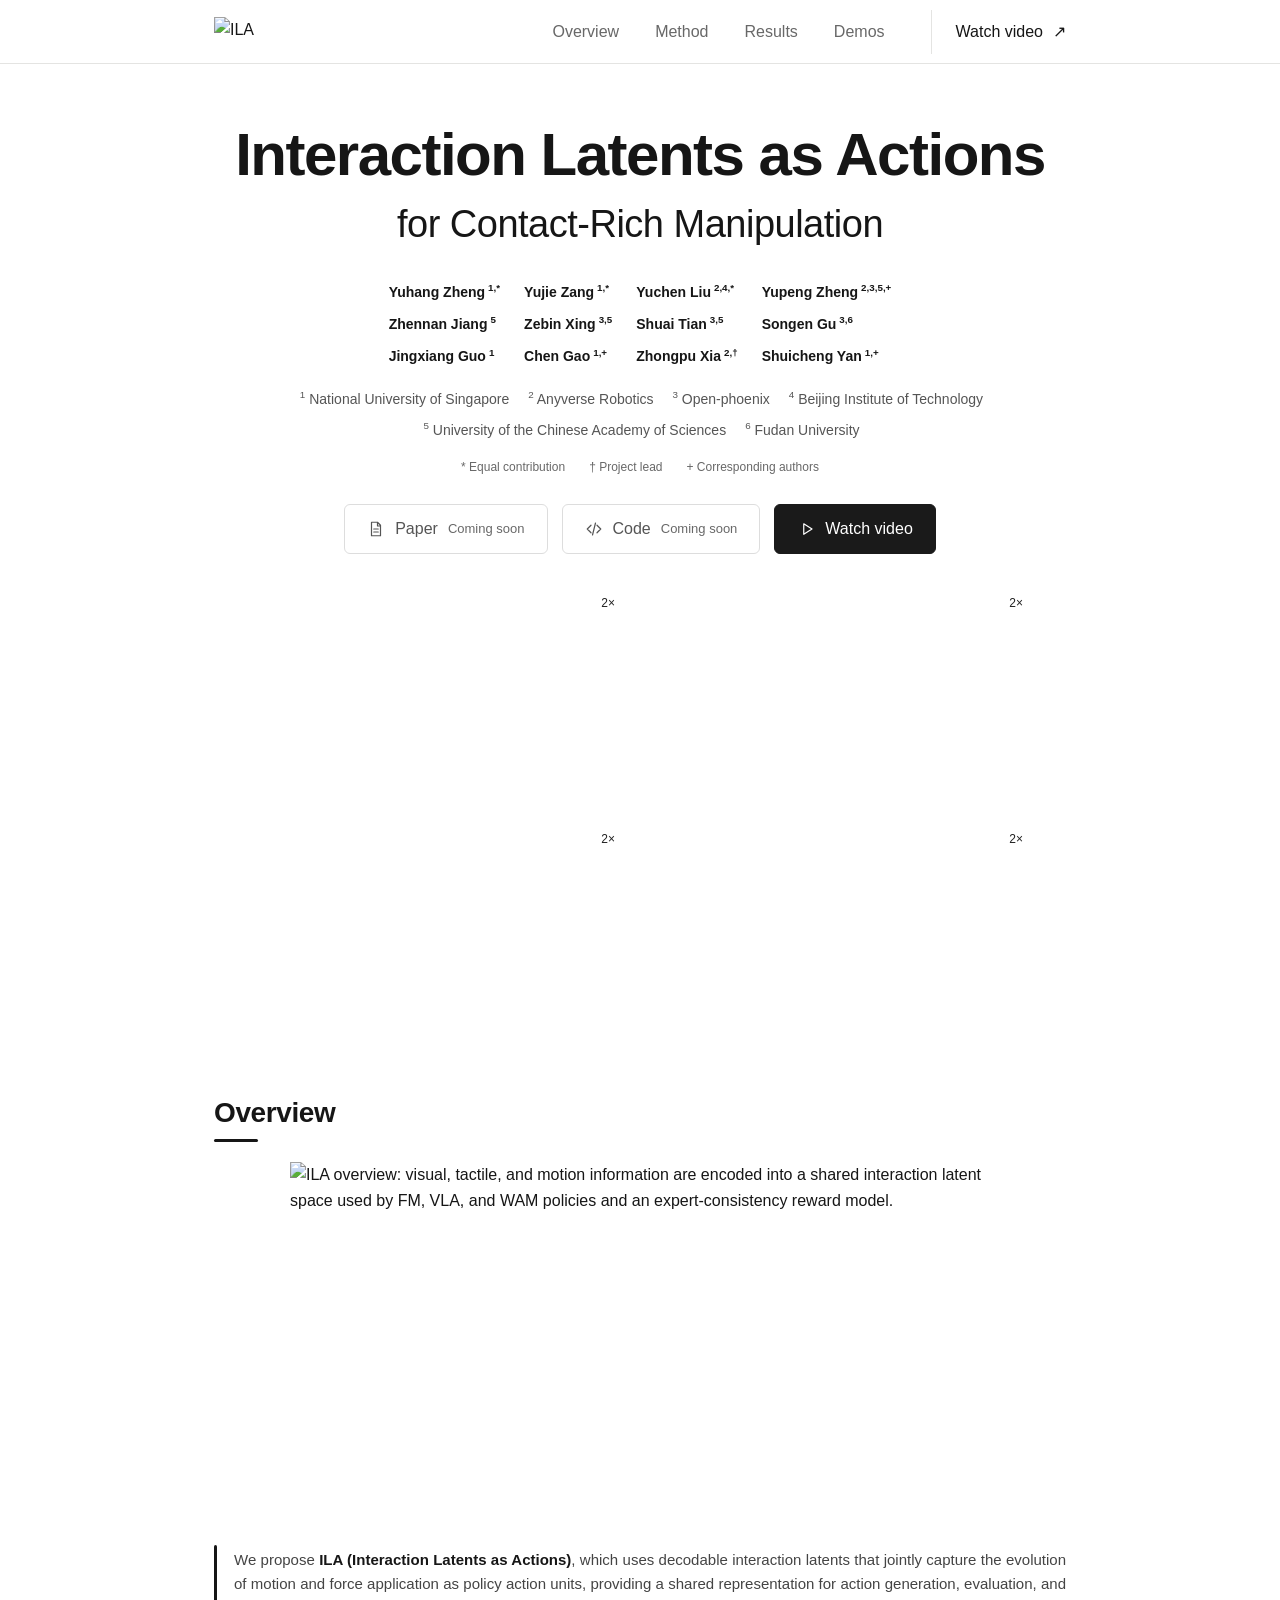
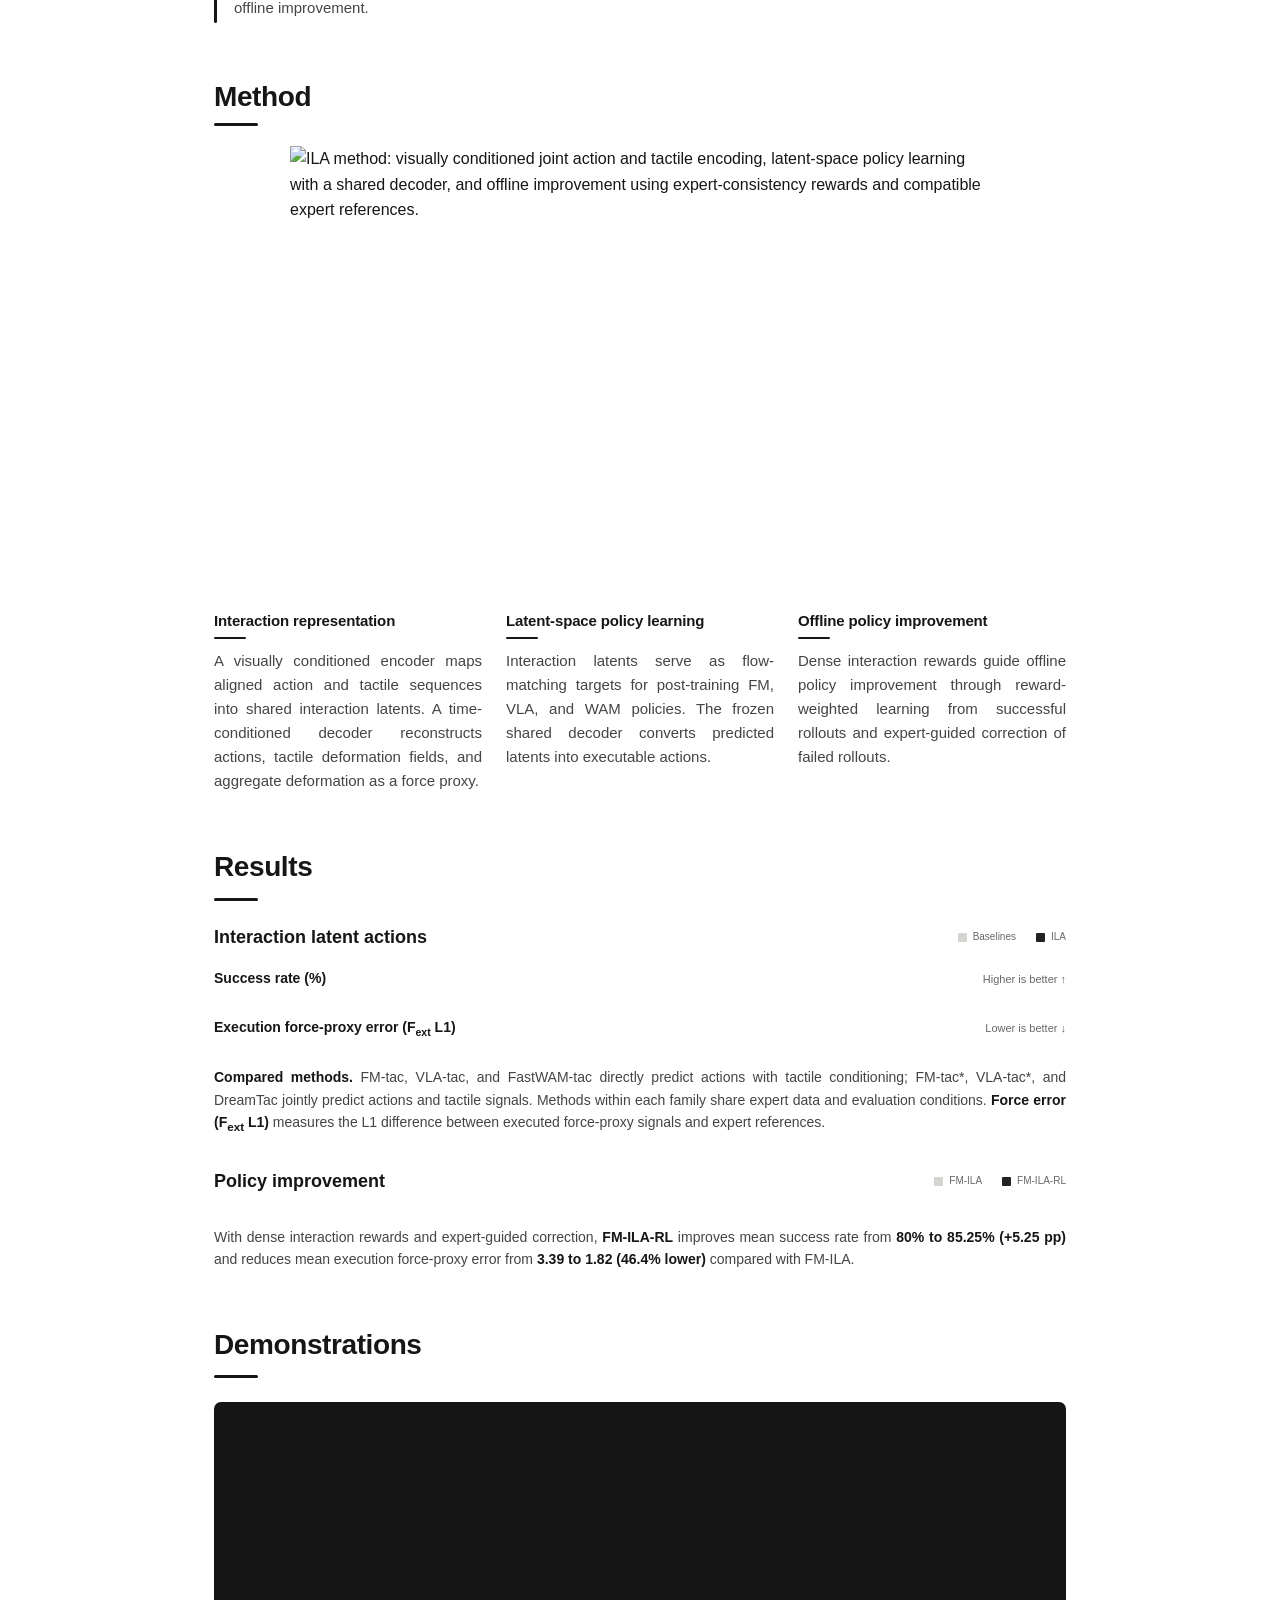
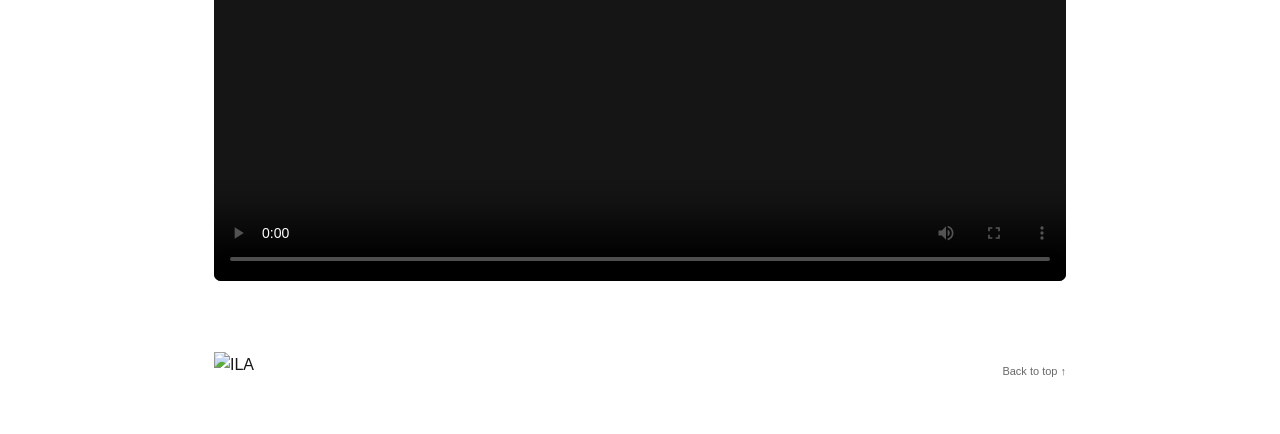
==== index.html @ c8f9340b "Update homepage authors, affiliations, and contribution labels" ====
<!doctype html>
<html lang="en">
<head>
  <meta charset="utf-8">
  <meta name="viewport" content="width=device-width, initial-scale=1">
  <meta name="theme-color" content="#ffffff">
  <meta name="description" content="ILA represents motion, contact, and force evolution as interaction latents for contact-rich robot manipulation. Explore real-world tasks, policy learning, and offline improvement.">
  <meta property="og:title" content="ILA — Interaction Latents as Actions">
  <meta property="og:description" content="A shared interaction space for learning, executing, and improving contact-rich robot manipulation.">
  <meta property="og:type" content="website">
  <meta property="og:image" content="assets/images/teaser.png">
  <title>ILA | Interaction Latents as Actions</title>
  <link rel="icon" type="image/png" href="assets/images/ila-logo.png">
  <link rel="stylesheet" href="assets/css/style.css">
  <script src="assets/js/main.js" defer></script>
</head>
<body>
  <a class="skip-link" href="#main">Skip to content</a>
  <header class="site-header">
    <div class="header-inner">
      <a class="brand" href="#top" aria-label="ILA — back to top"><img src="assets/images/ila-logo.png" alt="ILA" width="54" height="36"></a>
      <nav aria-label="Main navigation">
        <a href="#overview">Overview</a><a href="#method">Method</a><a href="#results">Results</a><a href="#demos">Demos</a>
      </nav>
      <a class="header-video" href="#video">Watch video <span aria-hidden="true">↗</span></a>
    </div>
  </header>

  <main id="main">
    <section class="hero container" id="top" aria-labelledby="paper-title">
      <h1 id="paper-title">Interaction Latents as Actions<span>for Contact-Rich Manipulation</span></h1>
      <div class="authors" aria-label="Authors">
        <span>Yuhang Zheng<sup>1,*</sup></span>
        <span>Yujie Zang<sup>1,*</sup></span>
        <span>Yuchen Liu<sup>2,4,*</sup></span>
        <span>Yupeng Zheng<sup>2,3,5,+</sup></span>
        <span>Zhennan Jiang<sup>5</sup></span>
        <span>Zebin Xing<sup>3,5</sup></span>
        <span>Shuai Tian<sup>3,5</sup></span>
        <span>Songen Gu<sup>3,6</sup></span>
        <span>Jingxiang Guo<sup>1</sup></span>
        <span>Chen Gao<sup>1,+</sup></span>
        <span>Zhongpu Xia<sup>2,†</sup></span>
        <span>Shuicheng Yan<sup>1,+</sup></span>
      </div>
      <div class="affiliations" aria-label="Affiliations">
        <span><sup>1</sup> National University of Singapore</span>
        <span><sup>2</sup> Anyverse Robotics</span>
        <span><sup>3</sup> Open-phoenix</span>
        <span><sup>4</sup> Beijing Institute of Technology</span>
        <span><sup>5</sup> University of the Chinese Academy of Sciences</span>
        <span><sup>6</sup> Fudan University</span>
      </div>
      <p class="author-notes"><span>* Equal contribution</span><span>† Project lead</span><span>+ Corresponding authors</span></p>
      <div class="resource-buttons">
        <button class="button button-unavailable" disabled><svg viewBox="0 0 24 24" aria-hidden="true"><path d="M7 3h7l4 4v14H6V3h1Zm7 0v5h4M9 12h6M9 16h6"/></svg>Paper <span>Coming soon</span></button>
        <button class="button button-unavailable" disabled><svg viewBox="0 0 24 24" aria-hidden="true"><path d="m8 7-5 5 5 5m8-10 5 5-5 5M14 4l-4 16"/></svg>Code <span>Coming soon</span></button>
        <a class="button button-dark" href="#video"><svg viewBox="0 0 24 24" aria-hidden="true"><path d="m9 5 11 7-11 7Z"/></svg>Watch video</a>
      </div>
    </section>

    <section class="section container interaction-showcase" aria-label="Interaction highlights">
      <div class="interaction-grid">
        <figure><video data-interaction-preview data-src="assets/videos/preview-cucumber.mp4?v=rl-black" poster="assets/images/preview-cucumber.jpg?v=rl-black" muted loop playsinline disablepictureinpicture disableremoteplayback preload="none" aria-label="Cucumber peeling, 2x playback"></video><span class="interaction-speed" aria-label="2x playback">2×</span></figure>
        <figure><video data-interaction-preview data-src="assets/videos/preview-egg.mp4" poster="assets/images/preview-egg.jpg" muted loop playsinline disablepictureinpicture disableremoteplayback preload="none" aria-label="Egg flipping, 2x playback"></video><span class="interaction-speed" aria-label="2x playback">2×</span></figure>
        <figure><video data-interaction-preview data-src="assets/videos/preview-celery.mp4" poster="assets/images/preview-celery.jpg" muted loop playsinline disablepictureinpicture disableremoteplayback preload="none" aria-label="Celery cutting, 2x playback"></video><span class="interaction-speed" aria-label="2x playback">2×</span></figure>
        <figure><video data-interaction-preview data-src="assets/videos/preview-plate.mp4" poster="assets/images/preview-plate.jpg" muted loop playsinline disablepictureinpicture disableremoteplayback preload="none" aria-label="Plate wiping, 2x playback"></video><span class="interaction-speed" aria-label="2x playback">2×</span></figure>
      </div>
    </section>

    <section class="section container overview" id="overview" aria-labelledby="overview-title">
      <div class="section-heading"><h2 id="overview-title">Overview</h2></div>
      <figure class="paper-figure teaser-figure">
        <img src="assets/images/teaser.png" alt="ILA overview: visual, tactile, and motion information are encoded into a shared interaction latent space used by FM, VLA, and WAM policies and an expert-consistency reward model." loading="lazy" width="2100" height="1076">
      </figure>
      <p class="overview-intro">We propose <strong>ILA (Interaction Latents as Actions)</strong>, which uses decodable interaction latents that jointly capture the evolution of motion and force application as policy action units, providing a shared representation for action generation, evaluation, and offline improvement.</p>
    </section>

    <section class="section section-tinted" id="method">
      <div class="container">
        <div class="section-heading"><h2>Method</h2></div>
        <figure class="paper-figure method-figure"><img src="assets/images/pipeline.png" alt="ILA method: visually conditioned joint action and tactile encoding, latent-space policy learning with a shared decoder, and offline improvement using expert-consistency rewards and compatible expert references." loading="lazy" width="2100" height="1320"></figure>
        <ul class="method-points">
          <li><h3>Interaction representation</h3><p>A visually conditioned encoder maps aligned action and tactile sequences into shared interaction latents. A time-conditioned decoder reconstructs actions, tactile deformation fields, and aggregate deformation as a force proxy.</p></li>
          <li><h3>Latent-space policy learning</h3><p>Interaction latents serve as flow-matching targets for post-training FM, VLA, and WAM policies. The frozen shared decoder converts predicted latents into executable actions.</p></li>
          <li><h3>Offline policy improvement</h3><p>Dense interaction rewards guide offline policy improvement through reward-weighted learning from successful rollouts and expert-guided correction of failed rollouts.</p></li>
        </ul>
      </div>
    </section>

    <section class="section container" id="results">
      <div class="section-heading"><h2>Results</h2></div>
      <div class="chart-topline"><h3>Interaction latent actions</h3><div class="chart-legend"><span><i class="swatch baseline"></i>Baselines</span><span><i class="swatch ila"></i>ILA</span></div></div>
      <h4 class="metric-heading"><span class="metric-name">Success rate (%)</span> <span class="metric-direction">Higher is better ↑</span></h4>
      <div class="results-chart" id="results-chart" aria-label="Success rate comparison chart"></div>
      <h4 class="metric-heading"><span class="metric-name">Execution force-proxy error (F<sub>ext</sub> L1)</span> <span class="metric-direction">Lower is better ↓</span></h4>
      <div class="results-chart" id="force-results-chart" aria-label="Execution force-proxy error comparison chart"></div>
      <p class="comparison-methods"><strong>Compared methods.</strong> FM-tac, VLA-tac, and FastWAM-tac directly predict actions with tactile conditioning; FM-tac*, VLA-tac*, and DreamTac jointly predict actions and tactile signals. Methods within each family share expert data and evaluation conditions. <strong>Force error (F<sub>ext</sub> L1)</strong> measures the L1 difference between executed force-proxy signals and expert references.</p>
    </section>

    <section class="section container" id="policy-improvement" aria-labelledby="policy-improvement-title">
      <div class="chart-topline improvement-topline"><h3 id="policy-improvement-title">Policy improvement</h3><div class="chart-legend"><span><i class="swatch baseline"></i>FM-ILA</span><span><i class="swatch ila"></i>FM-ILA-RL</span></div></div>
      <div class="results-chart improvement-results" id="improvement-results-chart" aria-label="FM-ILA before and after offline policy improvement"></div>
      <p class="comparison-methods">With dense interaction rewards and expert-guided correction, <strong>FM-ILA-RL</strong> improves mean success rate from <strong>80% to 85.25% (+5.25 pp)</strong> and reduces mean execution force-proxy error from <strong>3.39 to 1.82 (46.4% lower)</strong> compared with FM-ILA.</p>
    </section>

    <section class="section container" id="demos">
      <div class="section-heading"><h2>Demonstrations</h2></div>
      <div class="walkthrough-player" id="video"><video id="overview-video" data-src="assets/videos/overview.mp4" poster="assets/images/overview.jpg" controls playsinline preload="none" aria-label="ILA complete research video"></video></div>
    </section>
  </main>

  <footer class="site-footer container"><img src="assets/images/ila-logo.png" alt="ILA" width="64" height="43"><a href="#top">Back to top ↑</a></footer>
  <dialog id="figure-dialog" aria-labelledby="figure-caption"><div class="dialog-tools"><button id="figure-zoom" class="text-button" aria-pressed="false">Zoom in +</button><button class="dialog-close" aria-label="Close enlarged figure">×</button></div><figure><div class="figure-viewport" tabindex="0" role="region" aria-label="Figure viewer; scroll to pan when zoomed"><img id="dialog-image" alt=""></div><figcaption id="figure-caption"></figcaption></figure></dialog>
  <div class="toast" id="toast" role="status" hidden></div>
  <noscript><p class="noscript-notice">Enable JavaScript to view interactive results. The full research video is available below.</p><video controls src="assets/videos/overview.mp4" style="max-width:100%"></video></noscript>
</body>
</html>
---- assets/css/style.css ----
:root{--ink:#161616;--muted:#686868;--line:#e4e4e2;--soft:#fff;--max:852px;--header-height:64px;--font:Inter,"Helvetica Neue",Arial,"Segoe UI",sans-serif}
*{box-sizing:border-box}html{scroll-behavior:smooth;scroll-padding-top:calc(var(--header-height) + 16px)}body{margin:0;background:#fff;color:var(--ink);font-family:var(--font);font-size:16px;line-height:1.6;-webkit-font-smoothing:antialiased}a{color:inherit;text-decoration:none}button,select{font:inherit}button,a,select{-webkit-tap-highlight-color:transparent}button{cursor:pointer}button:disabled{cursor:default}button{color:inherit}img,video{display:block;max-width:100%}figure,p,h1,h2,h3{margin:0}button:focus-visible,a:focus-visible,select:focus-visible,summary:focus-visible,[tabindex]:focus-visible{outline:2px solid #666;outline-offset:5px}button{touch-action:manipulation}[hidden]{display:none!important}.container{width:min(var(--max),calc(100% - 64px));margin-inline:auto}.skip-link{position:fixed;top:-100px;left:16px;background:#111;color:white;padding:10px 20px;z-index:100}.skip-link:focus{top:12px}
.site-header {
  height: var(--header-height);
  border-bottom: 1px solid var(--line);
  position: sticky;
  top: 0;
  background: #fff;
  backdrop-filter: blur(16px);
  z-index: 20;
}
.header-inner {
  height: 100%;
  width: min(var(--max), calc(100% - 64px));
  margin-inline: auto;
  display: grid;
  grid-template-columns: 1fr auto auto;
  align-items: center;
  gap: 32px;
}
.brand {
  display: flex;
  align-items: center;
  justify-content: center;
  justify-self: start;
  min-width: 44px;
  min-height: 44px;
  border-radius: 6px;
}
.brand img { width: 44px; height: auto; }
.site-header nav {
  display: flex;
  align-items: center;
  gap: 8px;
  font-size: 16px;
  font-weight: 500;
  line-height: 1.5;
}
.site-header nav a {
  position: relative;
  display: inline-flex;
  align-items: center;
  justify-content: center;
  min-height: 44px;
  padding: 10px 14px;
  border-radius: 6px;
  color: var(--muted);
  white-space: nowrap;
  transition: color .2s, background-color .2s;
}
.site-header nav a::after {
  content: "";
  position: absolute;
  inset-inline: 14px;
  bottom: 3px;
  height: 2px;
  border-radius: 999px;
  background: currentColor;
  opacity: 0;
  transition: opacity .2s;
}
.site-header nav a:hover { color: var(--ink); background: var(--soft); }
.site-header nav a[aria-current="location"] { color: var(--ink); }
.site-header nav a[aria-current="location"]::after { opacity: 1; }
.site-header a:focus-visible { outline: 2px solid var(--ink); outline-offset: 3px; }
.header-video {
  justify-self: end;
  display: inline-flex;
  align-items: center;
  gap: 10px;
  min-height: 44px;
  padding: 10px 0 10px 24px;
  border-left: 1px solid var(--line);
  font-size: 16px;
  font-weight: 500;
  line-height: 1.5;
  white-space: nowrap;
}
.header-video:hover { text-decoration: underline; text-underline-offset: 5px; }
.hero {
  text-align: center;
  padding-top: 56px;
}
.hero h1 {
  max-width: 100%;
  margin: 0 auto 32px;
  font-size: 60px;
  font-weight: 600;
  line-height: 1.15;
  letter-spacing: -1.5px;
  text-wrap: balance;
}
.hero h1 > span {
  display: block;
  margin-top: 12px;
  font-size: 38px;
  font-weight: 400;
  line-height: 1.25;
  letter-spacing: -.5px;
}
.authors {
  display: grid;
  grid-template-columns: repeat(4, max-content);
  justify-content: center;
  gap: 10px 24px;
  margin-inline: auto;
  font-size: 14px;
  font-weight: 600;
  line-height: 1.6;
  text-align: left;
}
.authors > span { white-space: nowrap; }
sup { font-size: .7em; vertical-align: super; line-height: 0; margin-left: 3px; }
.affiliations {
  display: flex;
  flex-wrap: wrap;
  justify-content: center;
  gap: 8px 16px;
  margin: 20px auto 0;
  font-size: 14px;
  line-height: 1.65;
  color: #555;
}
.affiliations > span { white-space: nowrap; }
.author-notes {
  display: flex;
  justify-content: center;
  flex-wrap: wrap;
  gap: 8px 24px;
  margin-top: 16px;
  font-size: 12px;
  line-height: 1.5;
  color: var(--muted);
}
.author-notes > span { white-space: nowrap; }
.resource-buttons {
  display: flex;
  justify-content: center;
  flex-wrap: wrap;
  gap: 14px;
  margin-top: 28px;
}
.resource-buttons .button {
  min-height: 48px;
  gap: 10px;
  padding: 12px 22px;
  border-radius: 6px;
  font-size: 16px;
  font-weight: 500;
  line-height: 1.5;
}
.resource-buttons .button svg { width: 18px; height: 18px; flex-shrink: 0; }
.resource-buttons .button-unavailable { color: #555; }
.resource-buttons .button-unavailable span { font-size: 13px; color: var(--muted); }
.button{display:inline-flex;align-items:center;justify-content:center;gap:9px;border:1px solid #d5d5d5;padding:10px 17px;background:#fff;font-size:12px;line-height:1.4;border-radius:5px;font-weight:550;transition:background .2s,transform .2s}.button:hover{background:#f2f2f2}.button svg{width:15px;height:15px;fill:none;stroke:currentColor;stroke-width:1.6;stroke-linecap:round;stroke-linejoin:round}.button-dark{background:#1a1a1a;border-color:#1a1a1a;color:white}.button-dark:hover{background:#333}.button-unavailable{color:#4e4e4e;border-color:#ddd}.button-unavailable span{font-size:9px;color:#888;font-weight:400}.button-unavailable:hover{background:white}
.overview .section-heading h2::after, #method .section-heading h2::after { margin-top: 8px; }
.overview-intro {
  margin-top: 24px;
  position: relative;
  padding: 3px 0 3px 20px;
  font-size: 15px;
  line-height: 1.6;
  text-align: justify;
  text-align-last: left;
  hyphens: auto;
  color: #444;
}
.overview-intro strong { font-weight: 600; color: var(--ink); }
.overview-intro::before { content: ""; position: absolute; inset: 0 auto 0 0; width: 3px; border-radius: 999px; background: var(--ink); }
.text-button { border: 0; background: none; padding: 5px 0; font-size: 11px; line-height: 1.5; }
.overview .paper-figure, #method .method-figure { width: min(700px, 100%); margin: 20px auto 0; }
.teaser-figure img, .method-figure img { width: 100%; height: auto; transform-origin: center; transition: transform .25s ease; }
@media(hover:hover) and (pointer:fine) {
  .teaser-figure:hover img, .method-figure:hover img { transform: scale(1.04); }
}
.section{padding-block:28px}.section-heading{max-width:850px}.section-heading h2,.improvement h2{font-size:28px;font-weight:600;letter-spacing:-.4px;line-height:1.3}
.section-heading h2::after,.improvement h2::after{content:"";display:block;width:44px;height:3px;margin-top:12px;border-radius:999px;background:currentColor}
.walkthrough .section-heading h2::after{margin-inline:auto}.section-copy{max-width:800px;font-size:16px;line-height:1.85;color:#595959;margin-top:23px}.paper-figure{margin-top:40px}.figure-button{border:0;padding:0;background:#fff;position:relative;display:block;width:100%;border-radius:5px;overflow:hidden}.figure-button img{width:100%;height:auto}.figure-enlarge{position:absolute;right:13px;bottom:12px;background:#fffef0;backdrop-filter:blur(4px);background:rgba(255,255,255,.95);box-shadow:0 0 0 1px #ddd;border-radius:4px;padding:5px 11px;font-size:10px;opacity:.75}.figure-button:hover .figure-enlarge{opacity:1}.paper-figure figcaption{font-size:12px;color:var(--muted);margin-top:16px;text-align:center}.results-details summary{list-style:none;display:flex;justify-content:space-between;align-items:center;font-size:13px;font-weight:550;padding:18px 0;cursor:pointer}.results-details summary::-webkit-details-marker{display:none}details[open]>summary>span{transform:rotate(45deg)}.section-tinted{background:var(--soft)}
.method-points { display: grid; grid-template-columns: repeat(3, minmax(0, 1fr)); gap: 24px; margin: 24px 0 0; padding: 0; list-style: none; font-size: 15px; line-height: 1.6; }
.method-points li { min-width: 0; }
.method-points h3 { margin: 0 0 10px; font-size: 15px; line-height: 1.4; font-weight: 600; text-align: left; letter-spacing: -.15px; }
.method-points h3::after { content: ""; display: block; width: 32px; height: 2px; margin-top: 6px; border-radius: 999px; background: var(--ink); }
.method-points p { text-align: justify; text-align-last: left; hyphens: auto; color: #444; }


.task-tabs{display:grid;grid-template-columns:repeat(4,1fr);border-bottom:1px solid #ddd;margin-top:39px}.task-tabs button{border:0;border-bottom:2px solid transparent;background:none;display:flex;align-items:center;gap:10px;justify-content:center;font-size:10px;color:#939393;padding:19px 8px 17px;white-space:nowrap}.task-tabs button>span{font-size:13px;color:#777}.task-tabs button[aria-selected=true]{border-color:#111;color:#111}.task-tabs button[aria-selected=true]>span{color:#111;font-weight:600}.task-intro{font-size:13px;color:var(--muted);margin:24px 0 20px}.demo-toolbar{display:flex;align-items:center;justify-content:space-between;gap:16px;margin-bottom:17px}.segmented-control{padding:3px;background:#f0f0ee;border-radius:5px;display:flex;gap:3px}.segmented-control>button{background:none;border:0;padding:7px 13px;font-size:11px;border-radius:3px;color:#777}.segmented-control>button[aria-pressed=true]{background:white;color:#111;box-shadow:0 1px 3px #0000000d}.select-label{font-size:11px;color:var(--muted);display:flex;align-items:center;gap:10px}select{border:1px solid #ddd;background:#fff;border-radius:4px;color:#222;font-size:11px;padding:7px 27px 7px 10px;min-height:33px}.main-player{background:#171717;border-radius:6px;overflow:hidden}.main-player video{width:100%;aspect-ratio:16/9;max-height:590px;object-fit:contain}.player-caption{display:flex;justify-content:space-between;gap:20px;padding:15px 0}.player-caption span,.player-caption a{font-size:11px;color:var(--muted)}.player-caption a{white-space:nowrap;text-decoration:underline;text-underline-offset:4px}.comparison-grid{display:grid;grid-template-columns:repeat(2,minmax(0,1fr));gap:20px}.comparison-grid video{width:100%;aspect-ratio:16/9;background:#151515;border-radius:5px}.video-label{display:flex;justify-content:space-between;align-items:center;gap:12px;font-size:11px;margin-bottom:10px}.video-label strong{font-weight:600}.video-label span{color:var(--muted);font-size:10px}.comparison-controls{display:flex;align-items:center;gap:10px;margin-top:18px;flex-wrap:wrap}.comparison-controls .button{font-size:11px;padding:8px 14px}.comparison-controls>p{font-size:10px;color:var(--muted);margin-left:auto}.media-message{font-size:11px;margin-top:9px;min-height:6px;color:var(--muted)}
.improvement{background:#fff;color:var(--ink)}.improvement-heading{display:grid;grid-template-columns:1.3fr 1fr;align-items:end;gap:80px}.improvement-heading>p{font-size:14px;line-height:1.85;color:var(--muted);max-width:380px}.improvement-stats{display:grid;grid-template-columns:1fr 1fr;gap:60px;margin-top:39px;margin-bottom:35px;padding-top:25px;border-top:1px solid var(--line)}.improvement-stats>div>span{font-size:11px;color:var(--muted)}.improvement-stats strong{display:block;font-size:46px;letter-spacing:-1.8px;font-weight:450;line-height:1.5}.improvement-stats strong>span{font-size:25px}.improvement-stats strong>i{font-style:normal;font-size:31px;padding:0 12px;color:var(--muted)}.improvement-stats p{font-size:10px;color:var(--muted)}.improvement .video-label span{color:var(--muted)}.improvement .video-label{margin-bottom:12px}.improvement .comparison-controls>p{color:var(--muted)}.button-light{background:#fff;color:#151515;border-color:#d5d5d5}.button-dark-outline{border-color:#d5d5d5;background:#fff;color:var(--ink)}.button-dark-outline:hover{background:#f2f2f2}.improvement-note{font-size:10px;color:var(--muted);margin-top:18px;max-width:830px;line-height:1.8}.improvement .media-message{color:var(--muted)}
.chart-topline{margin-top:37px;display:flex;align-items:center;justify-content:space-between;gap:24px;font-size:12px}.chart-legend{display:flex;gap:20px;font-size:10px;color:var(--muted)}.chart-legend span{display:flex;align-items:center;gap:6px}.swatch{width:9px;height:9px;display:inline-block;background:#d4d4d1;border-radius:1px}.swatch.ila{background:#222}.chart-topline h3{font-size:18px;font-weight:600;line-height:1.4}.results-chart{display:grid;grid-template-columns:repeat(3,minmax(0,1fr));gap:20px;margin-top:26px}.chart-group{padding:20px 12px 16px;background:var(--soft);border:1px solid #eeeeeb;border-radius:5px}.chart-group-title{display:flex;justify-content:space-between;align-items:center;margin-bottom:27px}.chart-group-title h3{font-size:14px;font-weight:600}.chart-group-title span{font-size:11px;background:white;border:1px solid #e5e5e2;border-radius:3px;padding:2px 6px}.bars{height:164px;border-bottom:1px solid #d7d7d3;display:grid;grid-template-columns:repeat(var(--bar-count,3),minmax(0,1fr));align-items:end;gap:6px}.bar{width:40px;justify-self:center;position:relative;height:calc(var(--value)*1%);background:#cececa;border-radius:2px 2px 0 0}.bar.ours{background:#242623}.bar>span{position:absolute;top:-25px;left:50%;transform:translateX(-50%);font-size:13px;font-weight:550;white-space:nowrap}.bar-labels{display:grid;grid-template-columns:repeat(var(--bar-count,3),minmax(0,1fr));gap:6px;font-size:10px;color:#555;margin-top:10px;line-height:1.4}.bar-labels span{min-width:0;text-align:center;overflow-wrap:anywhere}.chart-group>p{font-size:9px;text-align:center;color:#888;margin-top:13px}.chart-note{font-size:11px;line-height:1.8;color:var(--muted);margin-top:18px;max-width:900px}.results-details{border-top:1px solid var(--line);border-bottom:1px solid var(--line);margin-top:28px}.results-table-wrap{overflow:auto}table{width:100%;border-collapse:collapse;font-size:12px;white-space:nowrap}caption{text-align:left;font-size:11px;color:var(--muted);margin-bottom:14px}th,td{text-align:right;padding:11px 15px;border-bottom:1px solid #eee}th{font-size:10px;color:#777;font-weight:500;background:var(--soft)}td:first-child,td:nth-child(2),th:first-child,th:nth-child(2){text-align:left}tr.is-ila{font-weight:600;background:#fff}tr.is-rl{background:#fff;font-weight:600}.table-note{font-size:11px;color:var(--muted);padding-top:17px;line-height:1.8;max-width:910px}.download-results{margin:12px 0 17px;text-decoration:underline;text-underline-offset:4px}.ablation-callout{display:grid;grid-template-columns:1fr 2fr;gap:50px;border-left:2px solid #222;margin-top:50px;padding:6px 0 6px 24px}.ablation-callout h3{font-size:20px;font-weight:500;letter-spacing:-.4px}.ablation-callout p{font-size:13px;color:var(--muted);line-height:1.8}.ablation-callout strong{color:#333;font-weight:550}.source-note{display:block;font-size:10px;color:#999;margin-top:11px}
.walkthrough{max-width:1000px}.walkthrough .section-heading{text-align:center;margin:0 auto}.walkthrough-player{margin-top:36px;border-radius:7px;overflow:hidden;background:#151515}.walkthrough-player video{width:100%;aspect-ratio:16/9}.walkthrough-caption{display:flex;justify-content:space-between;font-size:11px;color:var(--muted);margin-top:13px}.site-footer{display:flex;align-items:center;justify-content:space-between;padding-block:43px}.site-footer img{width:57px;height:auto}.site-footer>a{font-size:11px;color:var(--muted)}
dialog{max-width:min(1500px,94vw);max-height:92vh;width:94vw;padding:50px 28px 23px;border:1px solid #ddd;border-radius:7px;overflow:auto;background:white;color:var(--ink)}dialog::backdrop{background:#111a;backdrop-filter:blur(5px)}.dialog-close{position:absolute;right:14px;top:10px;width:32px;height:32px;border:0;border-radius:50%;background:#f1f1f1;font-size:25px;line-height:1}.dialog-close:hover{background:#ddd}dialog figure img{width:100%;height:auto}dialog figcaption{font-size:12px;color:var(--muted);margin-top:14px}.toast{position:fixed;bottom:24px;left:50%;transform:translateX(-50%);background:#222;color:#fff;border-radius:5px;padding:12px 20px;font-size:13px;z-index:50;max-width:90vw}.noscript-notice{padding:20px;background:#eee;text-align:center}

@media(max-width:1024px){.header-inner{gap:24px}.site-header nav{font-size:16px;gap:4px}.header-video{font-size:16px}.improvement-heading{gap:40px}.results-chart{gap:18px}.chart-group{padding-inline:16px}.bars{gap:20px}.bar-labels{gap:20px}.chart-legend{gap:12px}}
@media(max-width:760px){:root{--header-height:60px}.container,.header-inner{width:calc(100% - 36px)}.header-inner{grid-template-columns:auto minmax(0,1fr);gap:12px}.brand img{width:44px}.header-video{display:none}.site-header nav{justify-self:end;font-size:14px;gap:2px}.site-header nav a{padding:10px 8px}.site-header nav a::after{inset-inline:8px}.button{font-size:11px;padding:9px 12px;gap:6px}.button-unavailable span{font-size:8px}.section{padding-block:24px}.section-heading h2,.improvement h2{font-size:24px;letter-spacing:-.3px}.walkthrough .section-heading h2::after{margin-inline:0}.section-copy{font-size:14px;margin-top:20px}.paper-figure{margin-top:27px}.paper-figure figcaption{font-size:10px}.figure-enlarge{font-size:8px;right:8px;bottom:7px;padding:3px 7px}.results-details summary{font-size:12px}.method-points{grid-template-columns:1fr;gap:16px}.task-tabs{margin-top:25px;grid-template-columns:repeat(2,1fr);border-bottom:0;gap:5px}.task-tabs button{justify-content:flex-start;border:1px solid #e4e4e4;border-radius:4px;padding:12px;gap:8px;font-size:9px}.task-tabs button>span{font-size:11px}.task-tabs button[aria-selected=true]{background:#f7f7f5}.task-intro{font-size:12px;margin:20px 0 18px}.demo-toolbar{align-items:flex-start;gap:12px;flex-wrap:wrap}.segmented-control>button{font-size:10px;padding:7px 10px}.select-label{font-size:10px}.select-label select{font-size:10px;padding-top:5px;padding-bottom:5px;min-height:31px}.player-caption{padding:11px 0;gap:12px}.player-caption span,.player-caption a{font-size:10px}.player-caption a{white-space:normal;text-align:right}.comparison-grid{grid-template-columns:1fr;gap:24px}.comparison-controls{gap:8px}.comparison-controls>p{flex-basis:100%;margin:2px 0 0;font-size:10px}.improvement-heading{grid-template-columns:1fr;gap:22px}.improvement-heading>p{font-size:13px;max-width:100%}.improvement-stats{gap:25px;margin-top:28px;margin-bottom:28px;padding-top:21px}.improvement-stats>div>span{font-size:10px;line-height:1.6;display:block;min-height:32px}.improvement-stats strong{font-size:30px;letter-spacing:-1px;margin-top:4px}.improvement-stats strong>span{font-size:17px}.improvement-stats strong>i{font-size:21px;padding:0 4px}.improvement-stats p{font-size:9px}.chart-topline{flex-direction:column;align-items:flex-start;gap:13px;margin-top:26px;font-size:11px}.chart-legend{font-size:9px;gap:20px}.results-chart{grid-template-columns:1fr;gap:20px;margin-top:20px}.chart-group{padding:12px 8px}.chart-group-title{flex-direction:column;gap:6px;margin-bottom:27px}.chart-group-title h3{font-size:12px}.chart-group-title span{font-size:9px}.bars{gap:6px;height:164px}.bar{width:40px}.bar>span{font-size:10px;top:-21px}.bar-labels{gap:6px;font-size:11px}.chart-group>p{font-size:8px;line-height:1.6;min-height:25px}.chart-note{font-size:10px}.ablation-callout{grid-template-columns:1fr;gap:13px;margin-top:33px;padding-left:19px}.ablation-callout h3{font-size:18px}.ablation-callout p{font-size:12px}.walkthrough .section-heading{text-align:left}.walkthrough-player{margin-top:27px}.walkthrough-caption{font-size:10px}.site-footer{padding-block:28px}.site-footer img{width:40px}.site-footer>a{font-size:10px}dialog{padding:50px 10px 15px;width:96vw;max-width:96vw}dialog figcaption{font-size:10px}}

@media(max-width:380px){.site-header nav{font-size:13px;gap:0}.site-header nav a{padding-inline:6px}.site-header nav a::after{inset-inline:6px}}
@media(max-width:760px) {
  .hero { padding-top: 40px; }
  .hero h1 { font-size: 40px; letter-spacing: -1.2px; margin-bottom: 28px; }
  .hero h1 > span { font-size: .65em; letter-spacing: -.5px; margin-top: 10px; }
  .authors { grid-template-columns: repeat(2, minmax(0, 1fr)); max-width: 400px; font-size: clamp(12px, 3.4vw, 14px); gap: 8px 12px; }
  .affiliations { font-size: 14px; gap: 6px 16px; margin-top: 20px; }
  .affiliations > span { white-space: normal; }
  .author-notes { font-size: 12px; gap: 6px 16px; margin-top: 16px; }
  .resource-buttons { gap: 10px; margin-top: 24px; }
  .resource-buttons .button { font-size: 14px; padding: 10px 16px; }
  .resource-buttons .button-unavailable span { font-size: 12px; }
}
@media(max-width:440px) {
  .hero h1 { font-size: 34px; }
}
@media(max-width:760px){.overview.section,#method.section{padding-block:24px}.overview-intro{padding-left:16px}}
.dialog-tools{position:absolute;top:10px;right:13px;display:flex;align-items:center;gap:20px}.dialog-tools .dialog-close{position:static}.figure-viewport{max-height:72vh;overflow:auto;overscroll-behavior:contain}.figure-viewport img{max-width:none;width:100%}.figure-viewport.is-zoomed img{width:200%;min-width:1100px}dialog figure{margin:0}
@media(prefers-reduced-motion:reduce){html{scroll-behavior:auto}*,*::before,*::after{transition:none!important;animation:none!important}}


.metric-heading{display:flex;flex-wrap:wrap;align-items:baseline;justify-content:space-between;gap:12px;margin:24px 0 0;font-size:14px;font-weight:600;line-height:1.5}.metric-heading .metric-direction{white-space:nowrap;font-size:11px;font-weight:400;color:var(--muted)}.metric-heading + .results-chart{margin-top:14px}.metric-heading sub{font-size:.75em}

.comparison-methods{margin-top:20px;font-size:14px;line-height:1.6;text-align:justify;text-align-last:left;hyphens:auto;color:#444}.comparison-methods strong{font-weight:600;color:var(--ink)}

.improvement-results{grid-template-columns:repeat(2,minmax(0,1fr));margin-top:0}.improvement-results .chart-group-title h3{font-size:13px}.improvement-results .bar-labels{font-size:11px}.improvement-results .chart-group-title sub{font-size:.75em}@media(max-width:760px){.improvement-results{grid-template-columns:1fr}}

.improvement-topline{margin-top:0;margin-bottom:24px}
.improvement-results .chart-group-title h4{font-size:13px;line-height:1.5;font-weight:600;margin:0}
.task-bars{display:grid;grid-template-columns:repeat(4,minmax(0,1fr));gap:12px}
.task-bar-group{min-width:0}
.task-bar-pair{display:flex;align-items:flex-end;justify-content:center;gap:7px;height:180px;border-bottom:1px solid #d7d7d3}
.task-bar-pair .bar{width:26px;max-width:calc(50% - 4px);flex-shrink:0}
.task-bar-pair .bar>span{font-size:10px;top:-22px}
.task-bar-label{margin-top:10px;text-align:center;font-size:11px;line-height:1.4;color:#555}
@media(max-width:380px){.task-bars{gap:8px}.task-bar-pair{gap:5px}.task-bar-label{font-size:10px}.task-bar-pair .bar>span{font-size:9px}}

/* Compact spacing shared by the two result blocks. */
#results{padding-bottom:16px}
#policy-improvement{padding-top:16px}
#results .chart-topline{margin-top:24px}
#results .metric-heading{margin-top:18px}
#results .metric-heading + .results-chart{margin-top:10px}
#results .chart-group,#policy-improvement .chart-group{padding:16px 12px 12px}
#results .chart-group-title,#policy-improvement .chart-group-title{margin-bottom:22px}
#results .comparison-methods,#policy-improvement .comparison-methods{margin-top:16px}
#policy-improvement .improvement-topline{margin-bottom:16px}

.demo-grid{display:grid;grid-template-columns:repeat(2,minmax(0,1fr));gap:22px 20px}
.demo-card{min-width:0}
.demo-card figcaption{font-size:14px;font-weight:600;margin-bottom:8px}
.demo-media{aspect-ratio:16/9;border:1px solid var(--line);border-radius:6px;overflow:hidden;background:#fff}
.demo-media video{width:100%;height:100%;object-fit:contain;background:#fff}
.demo-placeholder{height:100%;display:flex;align-items:center;justify-content:center;font-size:13px;color:var(--muted)}
@media(max-width:600px){.demo-grid{grid-template-columns:1fr;gap:20px}}

#demos .walkthrough-player{margin-top:24px;scroll-margin-top:calc(var(--header-height) + 16px)}

.interaction-showcase{max-width:800px}
.interaction-grid{display:grid;grid-template-columns:repeat(2,minmax(0,1fr));gap:16px}
.interaction-grid figure{position:relative;min-width:0;border-radius:8px;overflow:hidden;transform-origin:center;transition:transform .25s ease}
.interaction-grid video{width:100%;aspect-ratio:16/9;object-fit:contain;background:#fff}


.interaction-speed{position:absolute;top:10px;right:10px;padding:2px 7px;border-radius:4px;background:rgba(255,255,255,.92);color:#222;font-size:12px;font-weight:500;pointer-events:none}
@media(hover:hover) and (pointer:fine){.interaction-grid figure:hover{transform:scale(1.04);z-index:1}}
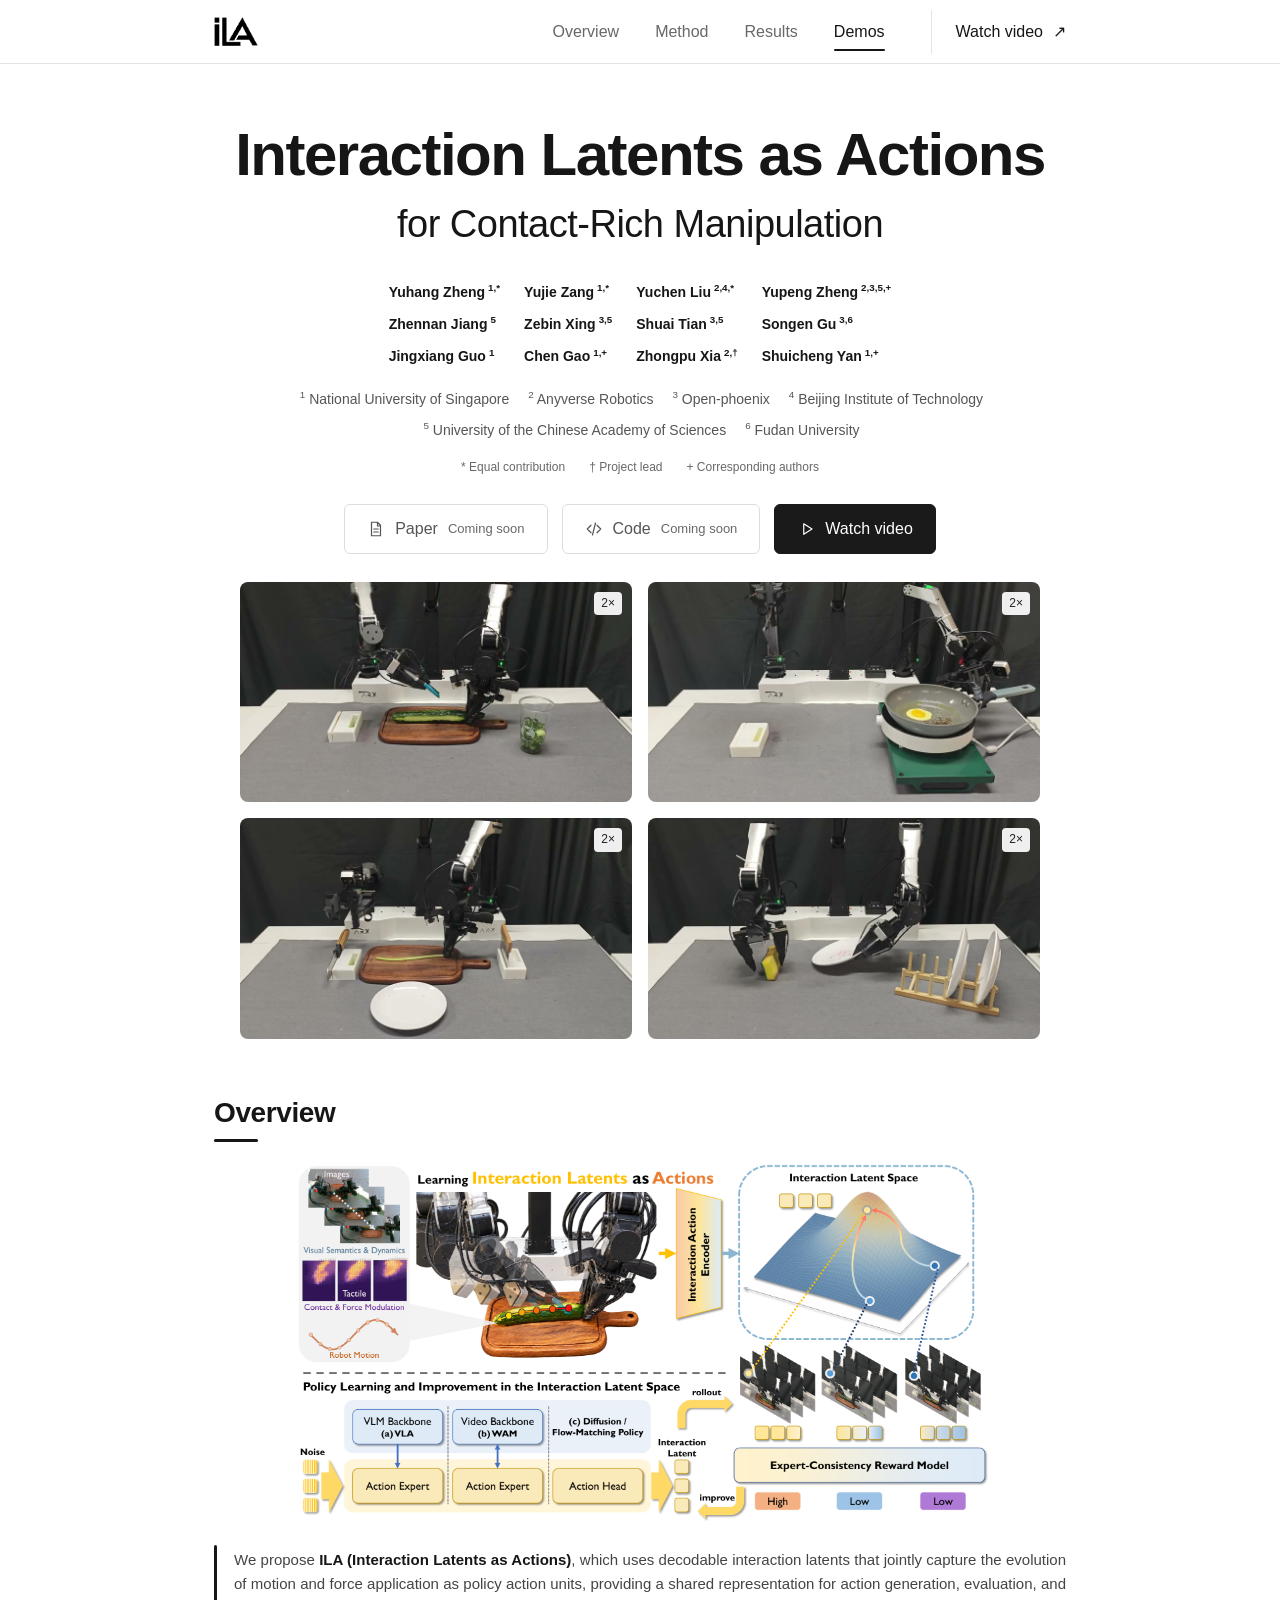
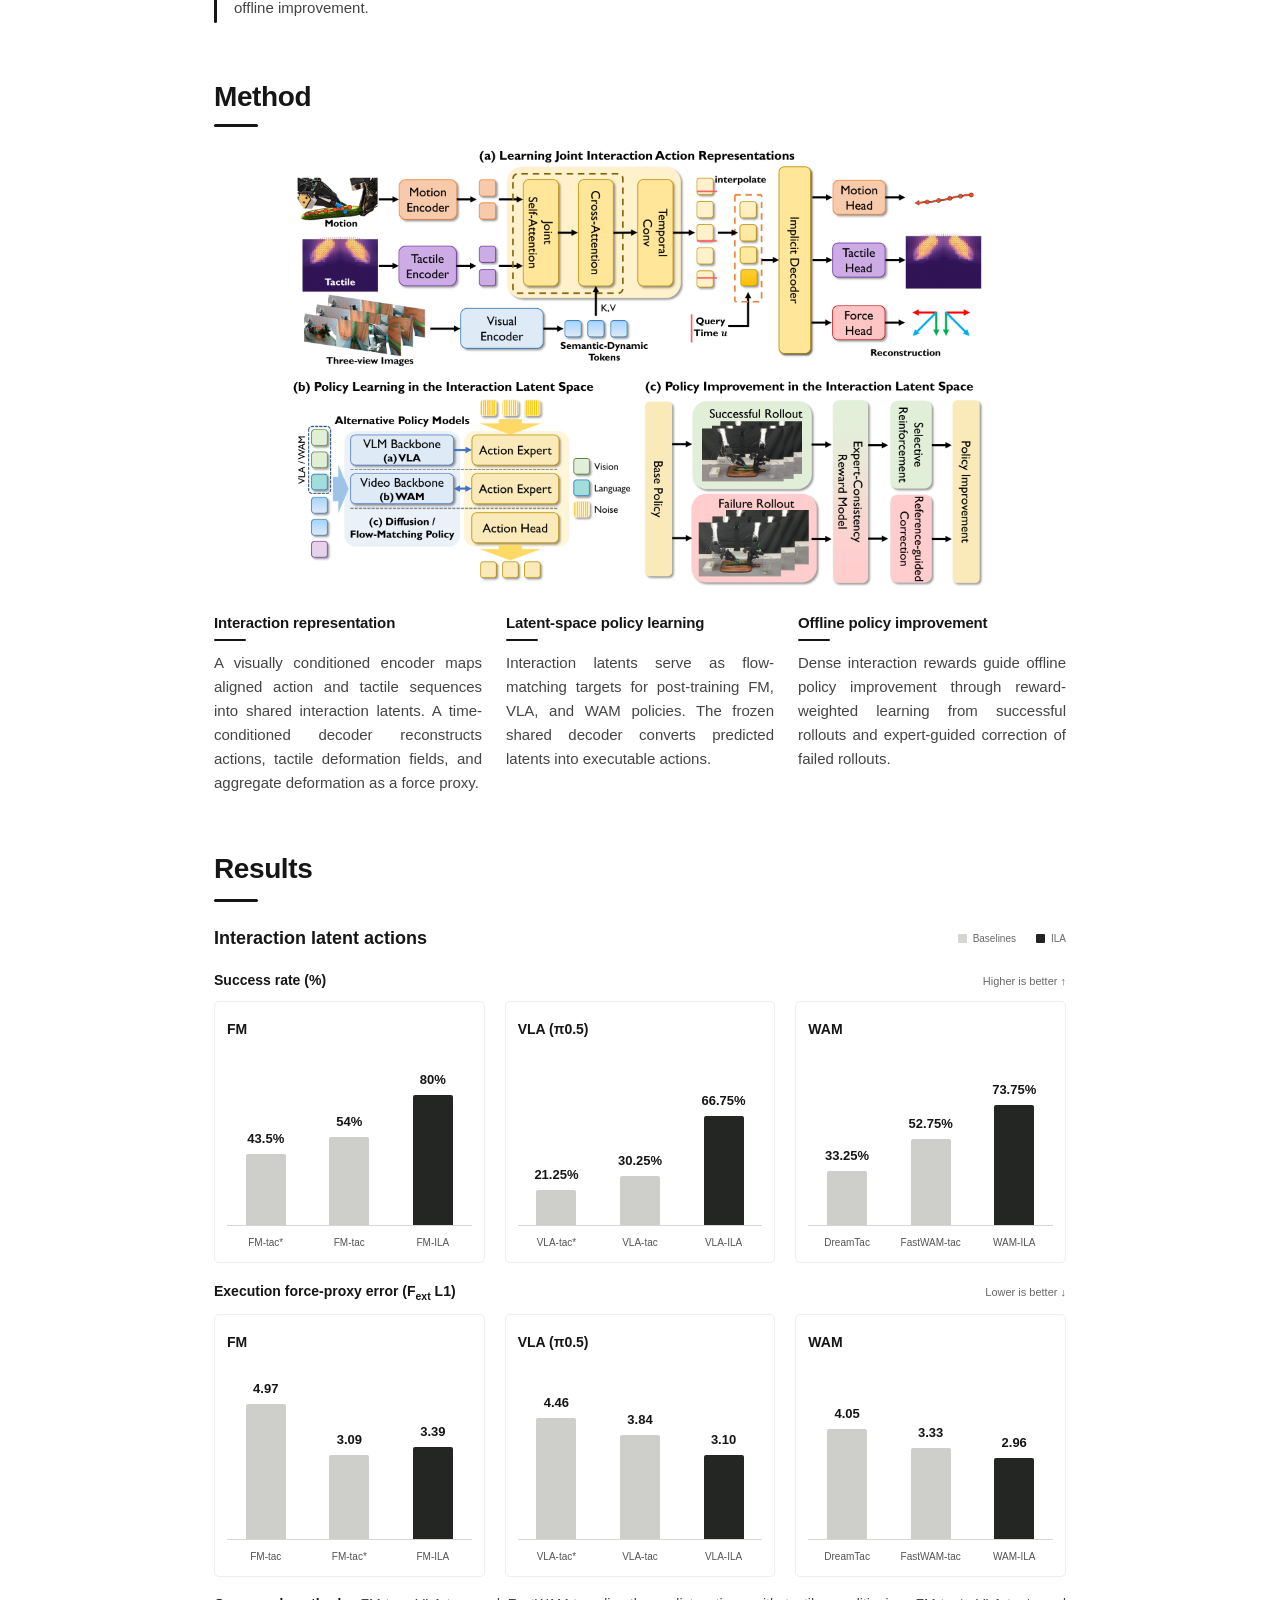
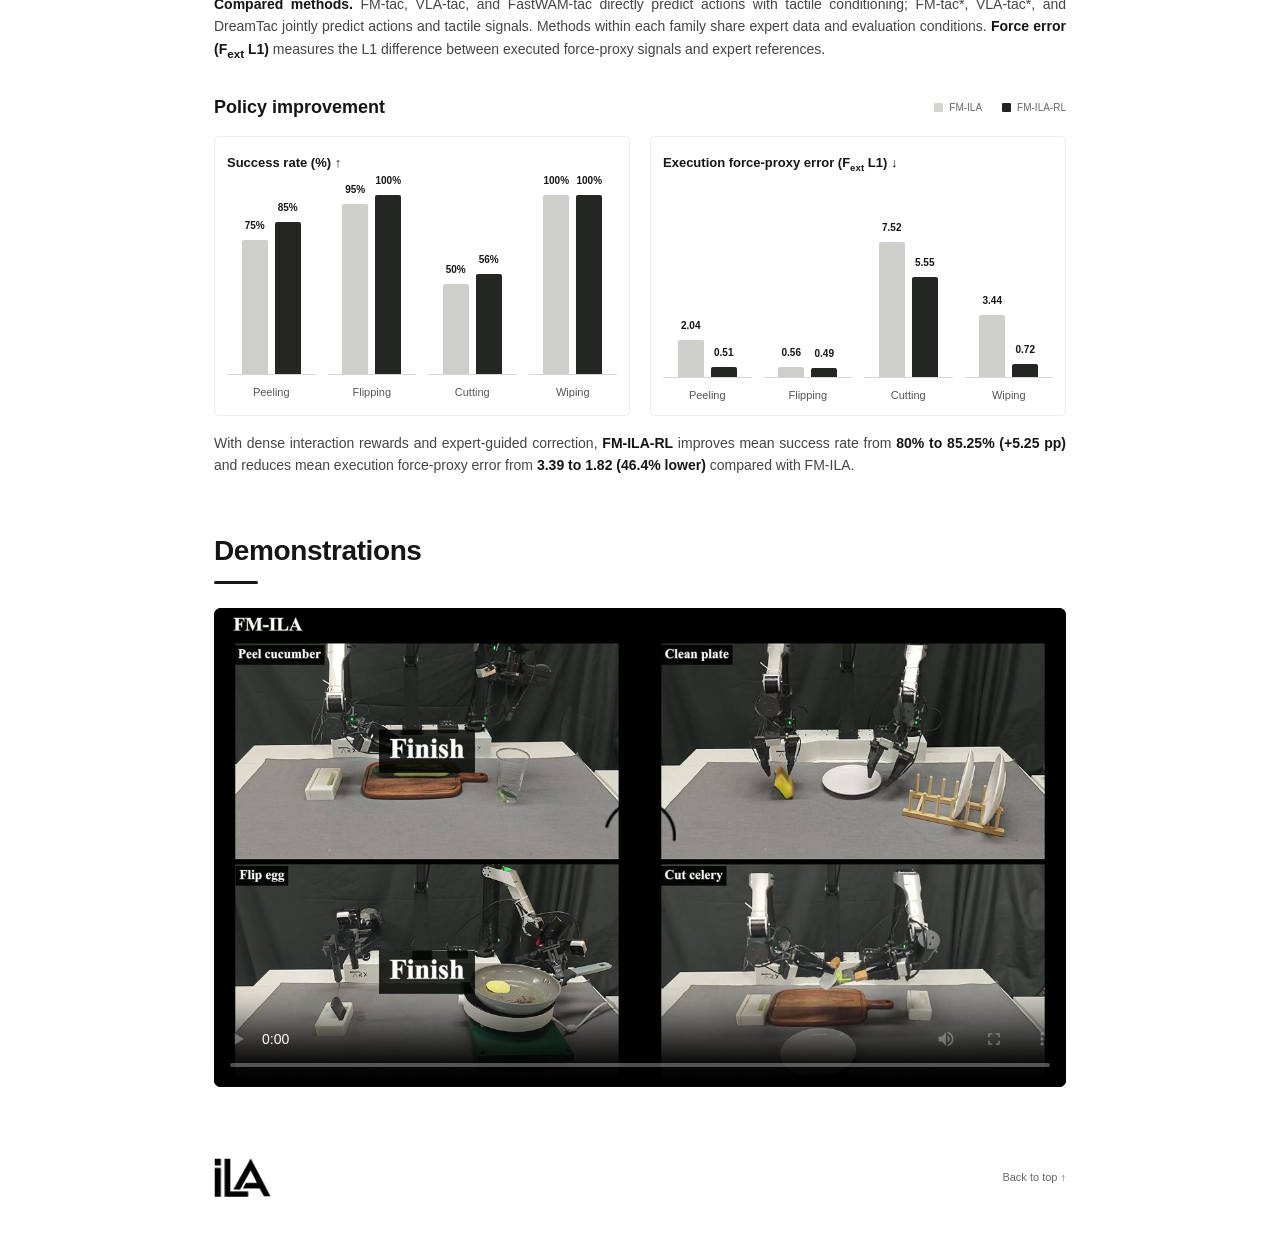
==== commit 39062ef4: "Move project homepage into proj_page and preserve root URL" ====
--- a/index.html
+++ b/index.html
@@ -3,117 +3,12 @@
 <head>
   <meta charset="utf-8">
   <meta name="viewport" content="width=device-width, initial-scale=1">
-  <meta name="theme-color" content="#ffffff">
-  <meta name="description" content="ILA represents motion, contact, and force evolution as interaction latents for contact-rich robot manipulation. Explore real-world tasks, policy learning, and offline improvement.">
-  <meta property="og:title" content="ILA — Interaction Latents as Actions">
-  <meta property="og:description" content="A shared interaction space for learning, executing, and improving contact-rich robot manipulation.">
-  <meta property="og:type" content="website">
-  <meta property="og:image" content="assets/images/teaser.png">
+  <meta http-equiv="refresh" content="0; url=./proj_page/">
+  <link rel="canonical" href="https://mrsecant.github.io/ILA/proj_page/">
   <title>ILA | Interaction Latents as Actions</title>
-  <link rel="icon" type="image/png" href="assets/images/ila-logo.png">
-  <link rel="stylesheet" href="assets/css/style.css">
-  <script src="assets/js/main.js" defer></script>
+  <script>location.replace("./proj_page/" + location.search + location.hash);</script>
 </head>
 <body>
-  <a class="skip-link" href="#main">Skip to content</a>
-  <header class="site-header">
-    <div class="header-inner">
-      <a class="brand" href="#top" aria-label="ILA — back to top"><img src="assets/images/ila-logo.png" alt="ILA" width="54" height="36"></a>
-      <nav aria-label="Main navigation">
-        <a href="#overview">Overview</a><a href="#method">Method</a><a href="#results">Results</a><a href="#demos">Demos</a>
-      </nav>
-      <a class="header-video" href="#video">Watch video <span aria-hidden="true">↗</span></a>
-    </div>
-  </header>
-
-  <main id="main">
-    <section class="hero container" id="top" aria-labelledby="paper-title">
-      <h1 id="paper-title">Interaction Latents as Actions<span>for Contact-Rich Manipulation</span></h1>
-      <div class="authors" aria-label="Authors">
-        <span>Yuhang Zheng<sup>1,*</sup></span>
-        <span>Yujie Zang<sup>1,*</sup></span>
-        <span>Yuchen Liu<sup>2,4,*</sup></span>
-        <span>Yupeng Zheng<sup>2,3,5,+</sup></span>
-        <span>Zhennan Jiang<sup>5</sup></span>
-        <span>Zebin Xing<sup>3,5</sup></span>
-        <span>Shuai Tian<sup>3,5</sup></span>
-        <span>Songen Gu<sup>3,6</sup></span>
-        <span>Jingxiang Guo<sup>1</sup></span>
-        <span>Chen Gao<sup>1,+</sup></span>
-        <span>Zhongpu Xia<sup>2,†</sup></span>
-        <span>Shuicheng Yan<sup>1,+</sup></span>
-      </div>
-      <div class="affiliations" aria-label="Affiliations">
-        <span><sup>1</sup> National University of Singapore</span>
-        <span><sup>2</sup> Anyverse Robotics</span>
-        <span><sup>3</sup> Open-phoenix</span>
-        <span><sup>4</sup> Beijing Institute of Technology</span>
-        <span><sup>5</sup> University of the Chinese Academy of Sciences</span>
-        <span><sup>6</sup> Fudan University</span>
-      </div>
-      <p class="author-notes"><span>* Equal contribution</span><span>† Project lead</span><span>+ Corresponding authors</span></p>
-      <div class="resource-buttons">
-        <button class="button button-unavailable" disabled><svg viewBox="0 0 24 24" aria-hidden="true"><path d="M7 3h7l4 4v14H6V3h1Zm7 0v5h4M9 12h6M9 16h6"/></svg>Paper <span>Coming soon</span></button>
-        <button class="button button-unavailable" disabled><svg viewBox="0 0 24 24" aria-hidden="true"><path d="m8 7-5 5 5 5m8-10 5 5-5 5M14 4l-4 16"/></svg>Code <span>Coming soon</span></button>
-        <a class="button button-dark" href="#video"><svg viewBox="0 0 24 24" aria-hidden="true"><path d="m9 5 11 7-11 7Z"/></svg>Watch video</a>
-      </div>
-    </section>
-
-    <section class="section container interaction-showcase" aria-label="Interaction highlights">
-      <div class="interaction-grid">
-        <figure><video data-interaction-preview data-src="assets/videos/preview-cucumber.mp4?v=rl-black" poster="assets/images/preview-cucumber.jpg?v=rl-black" muted loop playsinline disablepictureinpicture disableremoteplayback preload="none" aria-label="Cucumber peeling, 2x playback"></video><span class="interaction-speed" aria-label="2x playback">2×</span></figure>
-        <figure><video data-interaction-preview data-src="assets/videos/preview-egg.mp4" poster="assets/images/preview-egg.jpg" muted loop playsinline disablepictureinpicture disableremoteplayback preload="none" aria-label="Egg flipping, 2x playback"></video><span class="interaction-speed" aria-label="2x playback">2×</span></figure>
-        <figure><video data-interaction-preview data-src="assets/videos/preview-celery.mp4" poster="assets/images/preview-celery.jpg" muted loop playsinline disablepictureinpicture disableremoteplayback preload="none" aria-label="Celery cutting, 2x playback"></video><span class="interaction-speed" aria-label="2x playback">2×</span></figure>
-        <figure><video data-interaction-preview data-src="assets/videos/preview-plate.mp4" poster="assets/images/preview-plate.jpg" muted loop playsinline disablepictureinpicture disableremoteplayback preload="none" aria-label="Plate wiping, 2x playback"></video><span class="interaction-speed" aria-label="2x playback">2×</span></figure>
-      </div>
-    </section>
-
-    <section class="section container overview" id="overview" aria-labelledby="overview-title">
-      <div class="section-heading"><h2 id="overview-title">Overview</h2></div>
-      <figure class="paper-figure teaser-figure">
-        <img src="assets/images/teaser.png" alt="ILA overview: visual, tactile, and motion information are encoded into a shared interaction latent space used by FM, VLA, and WAM policies and an expert-consistency reward model." loading="lazy" width="2100" height="1076">
-      </figure>
-      <p class="overview-intro">We propose <strong>ILA (Interaction Latents as Actions)</strong>, which uses decodable interaction latents that jointly capture the evolution of motion and force application as policy action units, providing a shared representation for action generation, evaluation, and offline improvement.</p>
-    </section>
-
-    <section class="section section-tinted" id="method">
-      <div class="container">
-        <div class="section-heading"><h2>Method</h2></div>
-        <figure class="paper-figure method-figure"><img src="assets/images/pipeline.png" alt="ILA method: visually conditioned joint action and tactile encoding, latent-space policy learning with a shared decoder, and offline improvement using expert-consistency rewards and compatible expert references." loading="lazy" width="2100" height="1320"></figure>
-        <ul class="method-points">
-          <li><h3>Interaction representation</h3><p>A visually conditioned encoder maps aligned action and tactile sequences into shared interaction latents. A time-conditioned decoder reconstructs actions, tactile deformation fields, and aggregate deformation as a force proxy.</p></li>
-          <li><h3>Latent-space policy learning</h3><p>Interaction latents serve as flow-matching targets for post-training FM, VLA, and WAM policies. The frozen shared decoder converts predicted latents into executable actions.</p></li>
-          <li><h3>Offline policy improvement</h3><p>Dense interaction rewards guide offline policy improvement through reward-weighted learning from successful rollouts and expert-guided correction of failed rollouts.</p></li>
-        </ul>
-      </div>
-    </section>
-
-    <section class="section container" id="results">
-      <div class="section-heading"><h2>Results</h2></div>
-      <div class="chart-topline"><h3>Interaction latent actions</h3><div class="chart-legend"><span><i class="swatch baseline"></i>Baselines</span><span><i class="swatch ila"></i>ILA</span></div></div>
-      <h4 class="metric-heading"><span class="metric-name">Success rate (%)</span> <span class="metric-direction">Higher is better ↑</span></h4>
-      <div class="results-chart" id="results-chart" aria-label="Success rate comparison chart"></div>
-      <h4 class="metric-heading"><span class="metric-name">Execution force-proxy error (F<sub>ext</sub> L1)</span> <span class="metric-direction">Lower is better ↓</span></h4>
-      <div class="results-chart" id="force-results-chart" aria-label="Execution force-proxy error comparison chart"></div>
-      <p class="comparison-methods"><strong>Compared methods.</strong> FM-tac, VLA-tac, and FastWAM-tac directly predict actions with tactile conditioning; FM-tac*, VLA-tac*, and DreamTac jointly predict actions and tactile signals. Methods within each family share expert data and evaluation conditions. <strong>Force error (F<sub>ext</sub> L1)</strong> measures the L1 difference between executed force-proxy signals and expert references.</p>
-    </section>
-
-    <section class="section container" id="policy-improvement" aria-labelledby="policy-improvement-title">
-      <div class="chart-topline improvement-topline"><h3 id="policy-improvement-title">Policy improvement</h3><div class="chart-legend"><span><i class="swatch baseline"></i>FM-ILA</span><span><i class="swatch ila"></i>FM-ILA-RL</span></div></div>
-      <div class="results-chart improvement-results" id="improvement-results-chart" aria-label="FM-ILA before and after offline policy improvement"></div>
-      <p class="comparison-methods">With dense interaction rewards and expert-guided correction, <strong>FM-ILA-RL</strong> improves mean success rate from <strong>80% to 85.25% (+5.25 pp)</strong> and reduces mean execution force-proxy error from <strong>3.39 to 1.82 (46.4% lower)</strong> compared with FM-ILA.</p>
-    </section>
-
-    <section class="section container" id="demos">
-      <div class="section-heading"><h2>Demonstrations</h2></div>
-      <div class="walkthrough-player" id="video"><video id="overview-video" data-src="assets/videos/overview.mp4" poster="assets/images/overview.jpg" controls playsinline preload="none" aria-label="ILA complete research video"></video></div>
-    </section>
-  </main>
-
-  <footer class="site-footer container"><img src="assets/images/ila-logo.png" alt="ILA" width="64" height="43"><a href="#top">Back to top ↑</a></footer>
-  <dialog id="figure-dialog" aria-labelledby="figure-caption"><div class="dialog-tools"><button id="figure-zoom" class="text-button" aria-pressed="false">Zoom in +</button><button class="dialog-close" aria-label="Close enlarged figure">×</button></div><figure><div class="figure-viewport" tabindex="0" role="region" aria-label="Figure viewer; scroll to pan when zoomed"><img id="dialog-image" alt=""></div><figcaption id="figure-caption"></figcaption></figure></dialog>
-  <div class="toast" id="toast" role="status" hidden></div>
-  <noscript><p class="noscript-notice">Enable JavaScript to view interactive results. The full research video is available below.</p><video controls src="assets/videos/overview.mp4" style="max-width:100%"></video></noscript>
+  <p><a href="./proj_page/">Open the ILA project page</a></p>
 </body>
 </html>
-
